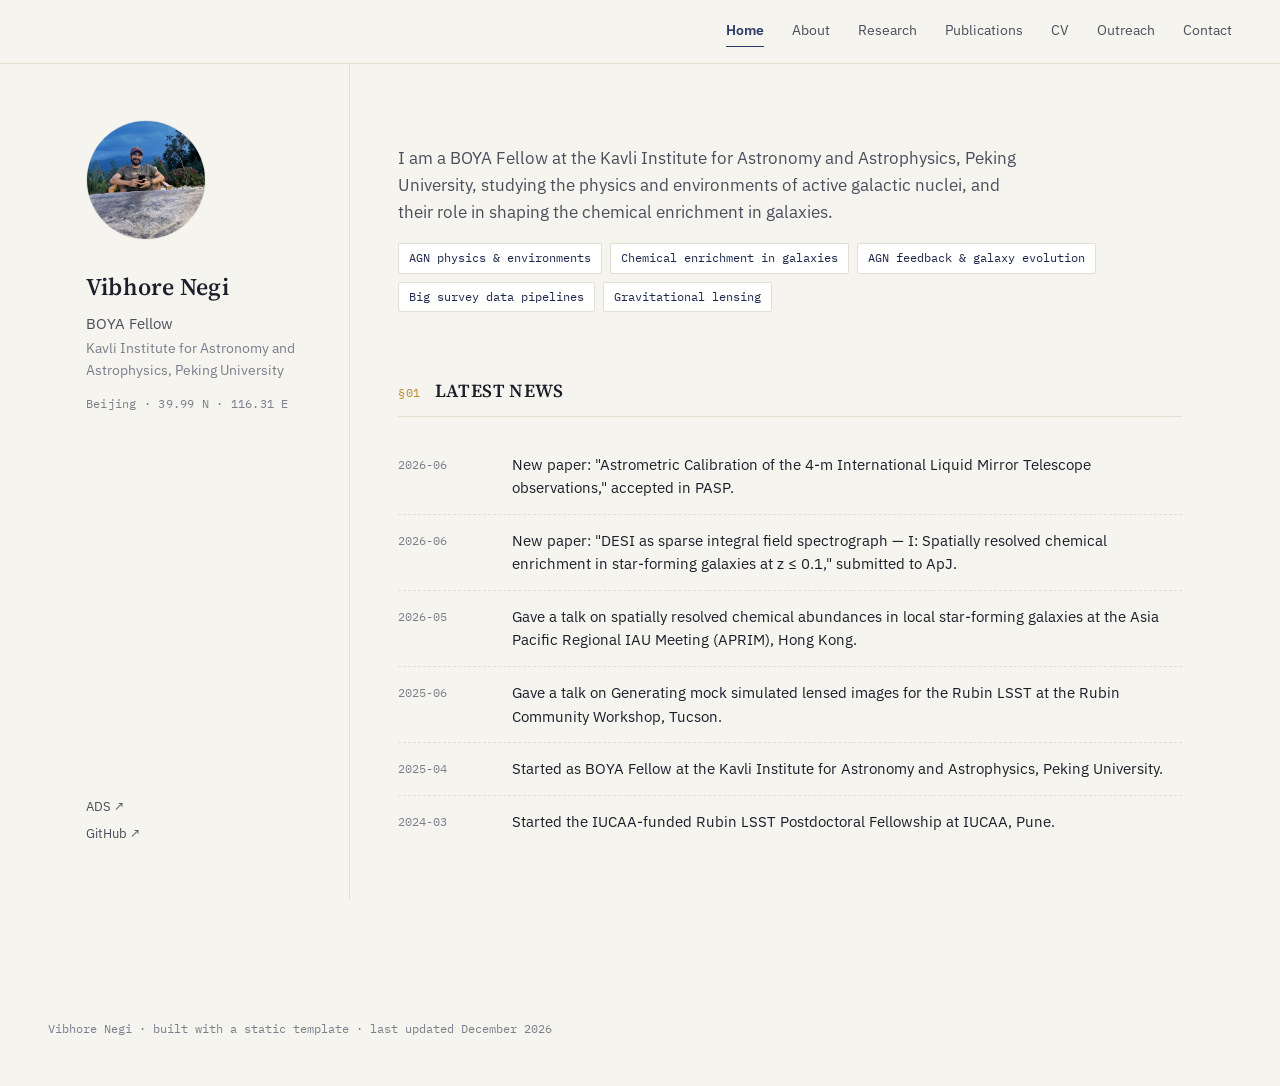
==== index.html @ b319b809 "Initial site" ====
<!DOCTYPE html>
<html lang="en">
<head>
<meta charset="UTF-8">
<meta name="viewport" content="width=device-width, initial-scale=1.0">
<title>Home</title>
<meta name="description" content="Personal academic website">
<link rel="preconnect" href="https://fonts.googleapis.com">
<link rel="preconnect" href="https://fonts.gstatic.com" crossorigin>
<link href="https://fonts.googleapis.com/css2?family=Source+Serif+4:opsz,wght@8..60,400;8..60,500;8..60,600&family=IBM+Plex+Sans:wght@400;500;600&family=IBM+Plex+Mono:wght@400;500&display=swap" rel="stylesheet">
<link rel="stylesheet" href="assets/styles.css">
</head>
<body>
<header class="topbar" id="topbar"></header>
<div class="layout">
  <aside class="sidebar" id="sidebar"></aside>
  <main>
    <section id="intro">
      <p class="lede" id="js-bio"></p>
      <div class="tags" id="js-tags"></div>
    </section>
    <section id="news">
      <div class="section-head"><span class="idx mono">§01</span><h2>Latest News</h2></div>
      <div id="js-news"></div>
    </section>
  </main>
</div>
<footer id="footer"></footer>

<script src="assets/data.js"></script>
<script src="assets/site.js"></script>
<script>
  renderSidebar();
  renderTopbar('home');
  renderFooter();
  document.getElementById('js-bio').textContent = DATA.bio;
  document.getElementById('js-tags').innerHTML = renderTags(DATA.interests);
  document.getElementById('js-news').innerHTML = renderLog(DATA.news);
</script>
</body>
</html>
---- assets/styles.css ----
:root{
  --paper:#f6f4ee;
  --panel:#ffffff;
  --ink:#1b1f2b;
  --ink-soft:#4a4f5c;
  --muted:#7a7f8c;
  --navy:#2b3a67;
  --navy-deep:#1c2748;
  --gold:#b8912f;
  --spectral:#b5451f;
  --line:#e2ded2;
  --radius:2px;
}
*{box-sizing:border-box;}
html{scroll-behavior:smooth;}
body{
  margin:0;
  background:var(--paper);
  color:var(--ink);
  font-family:'IBM Plex Sans', -apple-system, sans-serif;
  line-height:1.6;
  -webkit-font-smoothing:antialiased;
}
h1,h2,h3{
  font-family:'Source Serif 4', Georgia, serif;
  font-weight:600;
  color:var(--ink);
  margin:0;
}
.mono{font-family:'IBM Plex Mono', monospace;}
a{color:var(--navy); text-decoration:none;}
a:hover{color:var(--spectral);}
a:focus-visible, button:focus-visible{outline:2px solid var(--navy); outline-offset:2px;}

.layout{
  display:grid;
  grid-template-columns:300px 1fr;
  max-width:1180px;
  margin:0 auto;
  min-height:100vh;
}

/* ---------- TOPBAR ---------- */
.topbar{
  display:flex;
  align-items:center;
  justify-content:flex-end;
  gap:28px;
  min-height:64px;
  padding:0 48px;
  border-bottom:1px solid var(--line);
  position:sticky;
  top:0;
  background:var(--paper);
  z-index:10;
}
.topbar a{
  font-size:.85rem;
  color:var(--ink-soft);
  padding:4px 0;
  border-bottom:1px solid transparent;
}
.topbar a:hover{color:var(--navy); border-color:var(--line);}
.topbar a.active{color:var(--navy); font-weight:600; border-color:var(--navy);}

/* ---------- SIDEBAR ---------- */
.sidebar{
  padding:56px 36px;
  border-right:1px solid var(--line);
  position:sticky;
  top:64px;
  height:calc(100vh - 64px);
  display:flex;
  flex-direction:column;
  gap:28px;
  overflow-y:auto;
}
.photo{
  width:120px;
  height:120px;
  border-radius:50%;
  object-fit:cover;
  border:1px solid var(--line);
  filter:grayscale(45%) contrast(1.05);
}
.finder{width:100%; aspect-ratio:1/1;}
.finder circle.field{fill:none; stroke:var(--line); stroke-width:1;}
.finder circle.field.inner{stroke:var(--navy); stroke-opacity:.25;}
.finder line.tick{stroke:var(--muted); stroke-width:1;}
.finder .star{fill:var(--ink);}
.finder .target{fill:none; stroke:var(--spectral); stroke-width:1.4;}
.finder .crosshair{stroke:var(--spectral); stroke-width:1;}
.finder text{font-family:'IBM Plex Mono', monospace; fill:var(--muted); font-size:6px;}

.id-block h1{font-size:1.5rem; letter-spacing:.01em;}
.id-block .role{margin-top:6px; font-size:.92rem; color:var(--ink-soft);}
.id-block .inst{font-size:.85rem; color:var(--muted); margin-top:2px;}
.coords{font-size:.72rem; color:var(--muted); margin-top:14px; letter-spacing:.02em;}

.sidebar-links{margin-top:auto; display:flex; flex-direction:column; gap:6px; font-size:.82rem;}
.sidebar-links a{color:var(--ink-soft);}
.sidebar-links a:hover{color:var(--spectral);}

/* ---------- MAIN ---------- */
main{padding:64px 48px 80px; min-width:0;}
section{margin-bottom:64px; scroll-margin-top:24px;}
.section-head{
  display:flex;
  align-items:baseline;
  gap:14px;
  margin-bottom:22px;
  border-bottom:1px solid var(--line);
  padding-bottom:10px;
}
.section-head .idx{
  font-family:'IBM Plex Mono', monospace;
  font-size:.72rem;
  color:var(--gold);
  letter-spacing:.05em;
}
.section-head h2{font-size:1.15rem; letter-spacing:.02em; text-transform:uppercase;}
.page-title{font-size:2rem; margin-bottom:10px;}
.page-sub{color:var(--muted); font-size:.9rem; margin-bottom:40px;}

.lede{font-size:1.05rem; color:var(--ink-soft); max-width:64ch;}

/* news / log / list entries */
.log-entry{
  display:grid;
  grid-template-columns:96px 1fr;
  gap:18px;
  padding:14px 0;
  border-bottom:1px dashed var(--line);
  font-size:.92rem;
}
.log-entry:last-child{border-bottom:none;}
.log-entry time{font-family:'IBM Plex Mono', monospace; font-size:.78rem; color:var(--muted); padding-top:2px;}

/* generic labeled list (leadership, service, proposals, talks) */
.item-list{margin-top:8px;}
.item-row{
  display:grid;
  grid-template-columns:120px 1fr;
  gap:18px;
  padding:14px 0;
  border-bottom:1px solid var(--line);
  font-size:.92rem;
}
.item-row:last-child{border-bottom:none;}
.item-row .when{font-family:'IBM Plex Mono', monospace; font-size:.78rem; color:var(--gold); padding-top:2px;}
.item-row .what strong{font-weight:600;}
.item-row .where{color:var(--ink-soft); font-size:.88rem; margin-top:2px;}
.item-row .sub{color:var(--muted); font-size:.82rem; margin-top:2px;}

/* interests tags */
.tags{display:flex; flex-wrap:wrap; gap:8px; margin-top:18px;}
.tag{
  font-family:'IBM Plex Mono', monospace;
  font-size:.72rem;
  color:var(--navy-deep);
  background:var(--panel);
  border:1px solid var(--line);
  padding:5px 10px;
  border-radius:var(--radius);
}

/* publications */
.pub{padding:16px 0; border-bottom:1px solid var(--line); display:flex; gap:16px;}
.pub:last-child{border-bottom:none;}
.pub .year{font-family:'IBM Plex Mono', monospace; font-size:.82rem; color:var(--gold); padding-top:2px; min-width:42px;}
.pub .title{font-weight:600; font-size:.98rem;}
.pub .authors{font-size:.85rem; color:var(--ink-soft); margin-top:3px;}
.pub .venue{font-size:.82rem; color:var(--muted); font-style:italic; margin-top:2px;}
.pub .pub-links{margin-top:6px; display:flex; gap:14px;}
.pub .pub-links a{font-family:'IBM Plex Mono', monospace; font-size:.75rem; border-bottom:1px solid var(--line);}

/* cv timeline */
.cv-group{margin-bottom:26px;}
.cv-group h3{
  font-size:.78rem;
  text-transform:uppercase;
  letter-spacing:.08em;
  color:var(--muted);
  font-family:'IBM Plex Mono', monospace;
  margin-bottom:12px;
}
.cv-row{display:grid; grid-template-columns:120px 1fr; gap:16px; font-size:.92rem; padding:8px 0;}
.cv-row .when{font-family:'IBM Plex Mono', monospace; font-size:.8rem; color:var(--muted);}
.cv-row .what strong{font-weight:600;}
.cv-row .where{color:var(--ink-soft); font-size:.88rem;}

/* contact */
.contact-grid{display:flex; flex-wrap:wrap; gap:28px; margin-top:8px;}
.contact-item .k{
  font-family:'IBM Plex Mono', monospace;
  font-size:.7rem;
  color:var(--muted);
  text-transform:uppercase;
  letter-spacing:.06em;
}
.contact-item .v{margin-top:4px; font-size:.95rem;}

footer{padding:28px 48px 48px; font-size:.75rem; color:var(--muted); font-family:'IBM Plex Mono', monospace;}

@media (max-width: 860px){
  .topbar{padding:14px 24px; flex-wrap:wrap; justify-content:center; gap:16px; position:relative;}
  .layout{grid-template-columns:1fr;}
  .sidebar{position:relative; top:0; height:auto; border-right:none; border-bottom:1px solid var(--line); padding:36px 24px;}
  .finder{max-width:180px;}
  main{padding:40px 24px 60px;}
}
@media (prefers-reduced-motion: reduce){ html{scroll-behavior:auto;} }
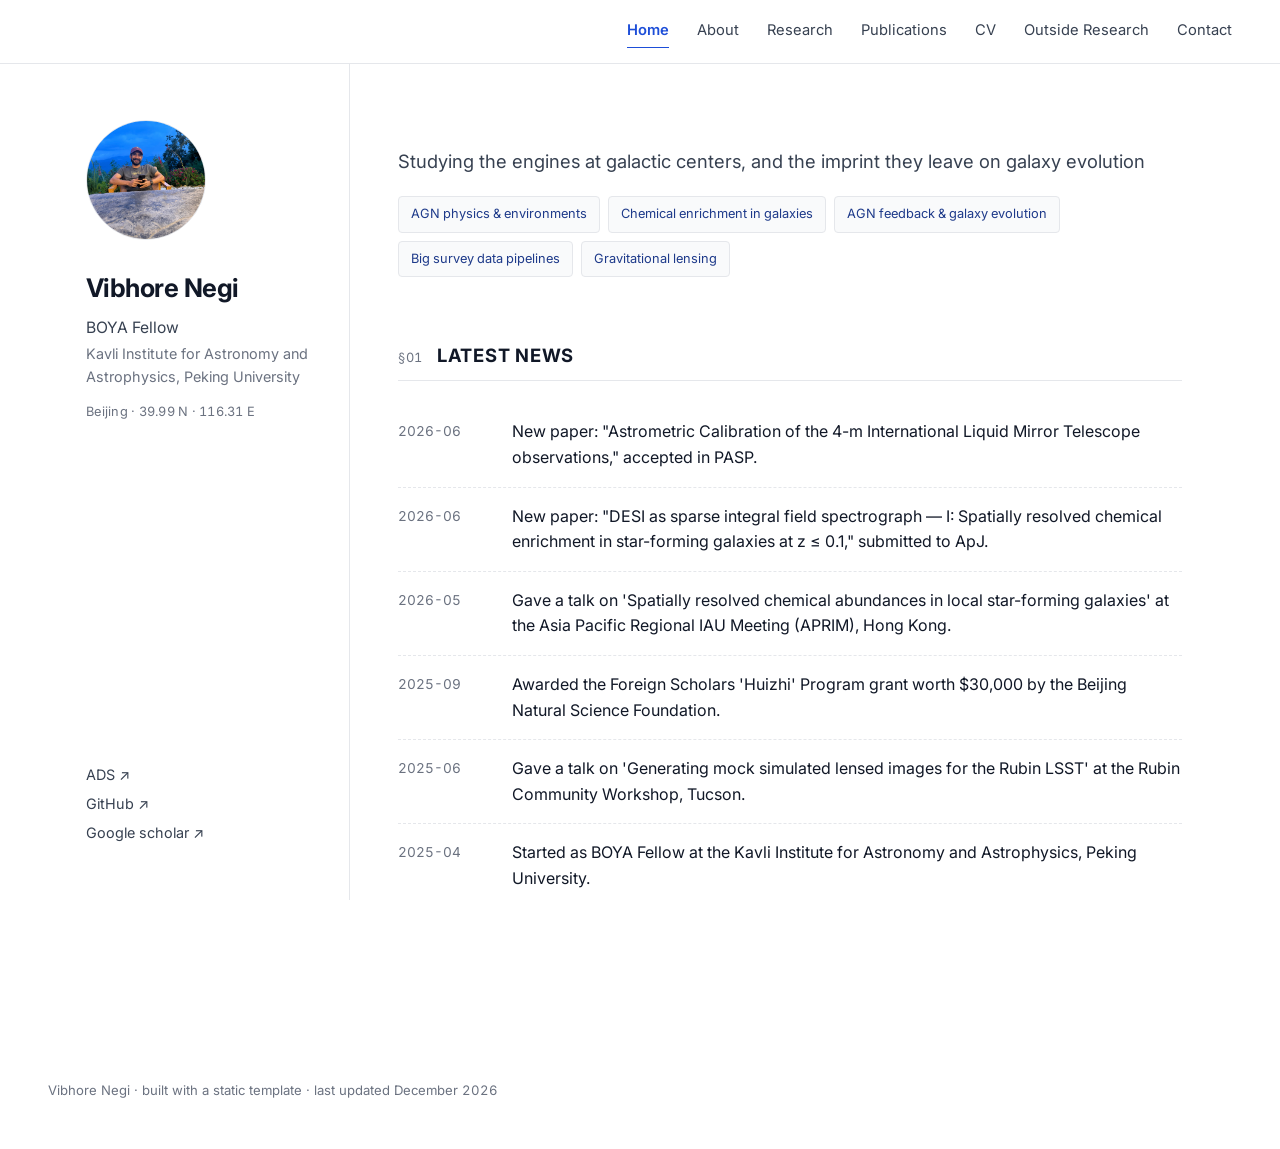
==== commit 1f394493: "Switch to Inter font, larger text sizes and white/blue colors Co-Authored-By: Claude Opus 5.5 <norep" ====
--- a/index.html
+++ b/index.html
@@ -7,7 +7,7 @@
 <meta name="description" content="Personal academic website">
 <link rel="preconnect" href="https://fonts.googleapis.com">
 <link rel="preconnect" href="https://fonts.gstatic.com" crossorigin>
-<link href="https://fonts.googleapis.com/css2?family=Source+Serif+4:opsz,wght@8..60,400;8..60,500;8..60,600&family=IBM+Plex+Sans:wght@400;500;600&family=IBM+Plex+Mono:wght@400;500&display=swap" rel="stylesheet">
+<link href="https://fonts.googleapis.com/css2?family=Inter:wght@400;500;600;700&display=swap" rel="stylesheet">
 <link rel="stylesheet" href="assets/styles.css">
 </head>
 <body>
--- a/assets/styles.css
+++ b/assets/styles.css
@@ -1,15 +1,15 @@
 :root{
-  --paper:#f6f4ee;
-  --panel:#ffffff;
-  --ink:#1b1f2b;
-  --ink-soft:#4a4f5c;
-  --muted:#7a7f8c;
-  --navy:#2b3a67;
-  --navy-deep:#1c2748;
-  --gold:#b8912f;
-  --spectral:#b5451f;
-  --line:#e2ded2;
-  --radius:2px;
+  --paper:#ffffff;
+  --panel:#f9fafb;
+  --ink:#111827;
+  --ink-soft:#374151;
+  --muted:#6b7280;
+  --navy:#1d4ed8;
+  --navy-deep:#1e3a8a;
+  --gold:#6b7280;
+  --spectral:#1e40af;
+  --line:#e5e7eb;
+  --radius:4px;
 }
 *{box-sizing:border-box;}
 html{scroll-behavior:smooth;}
@@ -17,19 +17,20 @@
   margin:0;
   background:var(--paper);
   color:var(--ink);
-  font-family:'IBM Plex Sans', -apple-system, sans-serif;
+  font-family:'Inter', -apple-system, sans-serif;
   line-height:1.6;
   -webkit-font-smoothing:antialiased;
 }
 h1,h2,h3{
-  font-family:'Source Serif 4', Georgia, serif;
-  font-weight:600;
+  font-family:'Inter', -apple-system, sans-serif;
+  font-weight:700;
+  letter-spacing:-.01em;
   color:var(--ink);
   margin:0;
 }
-.mono{font-family:'IBM Plex Mono', monospace;}
+.mono{font-family:'Inter', -apple-system, sans-serif; font-variant-numeric:tabular-nums;}
 a{color:var(--navy); text-decoration:none;}
-a:hover{color:var(--spectral);}
+a:hover{color:var(--spectral); text-decoration:underline; text-underline-offset:3px;}
 a:focus-visible, button:focus-visible{outline:2px solid var(--navy); outline-offset:2px;}
 
 .layout{
@@ -55,7 +56,7 @@
   z-index:10;
 }
 .topbar a{
-  font-size:.85rem;
+  font-size:.92rem;
   color:var(--ink-soft);
   padding:4px 0;
   border-bottom:1px solid transparent;
@@ -81,7 +82,6 @@
   border-radius:50%;
   object-fit:cover;
   border:1px solid var(--line);
-  filter:grayscale(45%) contrast(1.05);
 }
 .finder{width:100%; aspect-ratio:1/1;}
 .finder circle.field{fill:none; stroke:var(--line); stroke-width:1;}
@@ -90,14 +90,14 @@
 .finder .star{fill:var(--ink);}
 .finder .target{fill:none; stroke:var(--spectral); stroke-width:1.4;}
 .finder .crosshair{stroke:var(--spectral); stroke-width:1;}
-.finder text{font-family:'IBM Plex Mono', monospace; fill:var(--muted); font-size:6px;}
-
-.id-block h1{font-size:1.5rem; letter-spacing:.01em;}
-.id-block .role{margin-top:6px; font-size:.92rem; color:var(--ink-soft);}
-.id-block .inst{font-size:.85rem; color:var(--muted); margin-top:2px;}
-.coords{font-size:.72rem; color:var(--muted); margin-top:14px; letter-spacing:.02em;}
-
-.sidebar-links{margin-top:auto; display:flex; flex-direction:column; gap:6px; font-size:.82rem;}
+.finder text{font-variant-numeric:tabular-nums; fill:var(--muted); font-size:6px;}
+
+.id-block h1{font-size:1.6rem; letter-spacing:-.02em;}
+.id-block .role{margin-top:6px; font-size:.98rem; color:var(--ink-soft);}
+.id-block .inst{font-size:.9rem; color:var(--muted); margin-top:2px;}
+.coords{font-size:.8rem; color:var(--muted); margin-top:14px; letter-spacing:.02em;}
+
+.sidebar-links{margin-top:auto; display:flex; flex-direction:column; gap:6px; font-size:.9rem;}
 .sidebar-links a{color:var(--ink-soft);}
 .sidebar-links a:hover{color:var(--spectral);}
 
@@ -113,28 +113,28 @@
   padding-bottom:10px;
 }
 .section-head .idx{
-  font-family:'IBM Plex Mono', monospace;
-  font-size:.72rem;
+  font-variant-numeric:tabular-nums;
+  font-size:.8rem;
   color:var(--gold);
   letter-spacing:.05em;
 }
-.section-head h2{font-size:1.15rem; letter-spacing:.02em; text-transform:uppercase;}
-.page-title{font-size:2rem; margin-bottom:10px;}
-.page-sub{color:var(--muted); font-size:.9rem; margin-bottom:40px;}
-
-.lede{font-size:1.05rem; color:var(--ink-soft); max-width:64ch;}
+.section-head h2{font-size:1.15rem; letter-spacing:.04em; text-transform:uppercase;}
+.page-title{font-size:2.2rem; letter-spacing:-.025em; margin-bottom:10px;}
+.page-sub{color:var(--muted); font-size:.98rem; margin-bottom:40px;}
+
+.lede{font-size:1.15rem; color:var(--ink-soft); max-width:64ch; line-height:1.7;}
 
 /* news / log / list entries */
 .log-entry{
   display:grid;
   grid-template-columns:96px 1fr;
   gap:18px;
-  padding:14px 0;
+  padding:16px 0;
   border-bottom:1px dashed var(--line);
-  font-size:.92rem;
+  font-size:1rem;
 }
 .log-entry:last-child{border-bottom:none;}
-.log-entry time{font-family:'IBM Plex Mono', monospace; font-size:.78rem; color:var(--muted); padding-top:2px;}
+.log-entry time{font-variant-numeric:tabular-nums; font-size:.85rem; color:var(--muted); padding-top:2px;}
 
 /* generic labeled list (leadership, service, proposals, talks) */
 .item-list{margin-top:8px;}
@@ -147,60 +147,150 @@
   font-size:.92rem;
 }
 .item-row:last-child{border-bottom:none;}
-.item-row .when{font-family:'IBM Plex Mono', monospace; font-size:.78rem; color:var(--gold); padding-top:2px;}
+.item-row .when{font-variant-numeric:tabular-nums; font-size:.85rem; color:var(--gold); padding-top:2px;}
 .item-row .what strong{font-weight:600;}
 .item-row .where{color:var(--ink-soft); font-size:.88rem; margin-top:2px;}
-.item-row .sub{color:var(--muted); font-size:.82rem; margin-top:2px;}
+.item-row .sub{color:var(--muted); font-size:.88rem; margin-top:2px;}
 
 /* interests tags */
 .tags{display:flex; flex-wrap:wrap; gap:8px; margin-top:18px;}
+
+/* journey route diagram */
+.journey{
+  display:flex;
+  align-items:flex-start;
+  justify-content:space-between;
+  position:relative;
+  padding:20px 0 8px;
+  margin-top:8px;
+}
+.journey::before{
+  content:"";
+  position:absolute;
+  top:28px;
+  left:6px;
+  right:6px;
+  height:1px;
+  background:repeating-linear-gradient(to right, var(--navy) 0, var(--navy) 4px, transparent 4px, transparent 9px);
+  opacity:.5;
+}
+.journey-stop{
+  display:flex;
+  flex-direction:column;
+  align-items:center;
+  text-align:center;
+  flex:1;
+  position:relative;
+  z-index:1;
+}
+.journey-dot{
+  width:9px;
+  height:9px;
+  border-radius:50%;
+  background:var(--paper);
+  border:2px solid var(--navy);
+  margin-bottom:10px;
+}
+.journey-stop:first-child .journey-dot,
+.journey-stop:last-child .journey-dot{
+  background:var(--spectral);
+  border-color:var(--spectral);
+}
+.journey-place{
+  font-weight:600;
+  font-size:.95rem;
+  color:var(--ink);
+}
+.journey-note{
+  font-variant-numeric:tabular-nums;
+  font-size:.8rem;
+  color:var(--muted);
+  margin-top:4px;
+  max-width:120px;
+}
+@media (max-width: 700px){
+  .journey{flex-direction:column; align-items:flex-start; gap:22px; padding-left:14px;}
+  .journey::before{
+    top:6px; bottom:6px; left:3px; right:auto; width:1px; height:auto;
+    background:repeating-linear-gradient(to bottom, var(--navy) 0, var(--navy) 4px, transparent 4px, transparent 9px);
+  }
+  .journey-stop{flex-direction:row; align-items:center; text-align:left; gap:12px;}
+  .journey-dot{margin-bottom:0;}
+  .journey-note{max-width:none;}
+}
 .tag{
-  font-family:'IBM Plex Mono', monospace;
-  font-size:.72rem;
+  font-variant-numeric:tabular-nums;
+  font-size:.8rem;
   color:var(--navy-deep);
   background:var(--panel);
   border:1px solid var(--line);
-  padding:5px 10px;
+  padding:7px 12px;
   border-radius:var(--radius);
 }
 
 /* publications */
 .pub{padding:16px 0; border-bottom:1px solid var(--line); display:flex; gap:16px;}
 .pub:last-child{border-bottom:none;}
-.pub .year{font-family:'IBM Plex Mono', monospace; font-size:.82rem; color:var(--gold); padding-top:2px; min-width:42px;}
+.pub .year{font-variant-numeric:tabular-nums; font-size:.82rem; color:var(--gold); padding-top:2px; min-width:42px;}
 .pub .title{font-weight:600; font-size:.98rem;}
-.pub .authors{font-size:.85rem; color:var(--ink-soft); margin-top:3px;}
-.pub .venue{font-size:.82rem; color:var(--muted); font-style:italic; margin-top:2px;}
+.pub .authors{font-size:.9rem; color:var(--ink-soft); margin-top:3px;}
+.pub .venue{font-size:.88rem; color:var(--muted); font-style:italic; margin-top:2px;}
 .pub .pub-links{margin-top:6px; display:flex; gap:14px;}
-.pub .pub-links a{font-family:'IBM Plex Mono', monospace; font-size:.75rem; border-bottom:1px solid var(--line);}
+.pub .pub-links a{font-variant-numeric:tabular-nums; font-size:.82rem; border-bottom:1px solid var(--line);}
+
+/* research area titles */
+.cv-group h3.area-title{font-size:1.05rem; font-weight:600; margin-bottom:6px; text-transform:none; letter-spacing:-.01em; color:var(--ink);}
 
 /* cv timeline */
 .cv-group{margin-bottom:26px;}
 .cv-group h3{
-  font-size:.78rem;
+  font-size:.85rem;
   text-transform:uppercase;
   letter-spacing:.08em;
   color:var(--muted);
-  font-family:'IBM Plex Mono', monospace;
+  font-variant-numeric:tabular-nums;
   margin-bottom:12px;
 }
 .cv-row{display:grid; grid-template-columns:120px 1fr; gap:16px; font-size:.92rem; padding:8px 0;}
-.cv-row .when{font-family:'IBM Plex Mono', monospace; font-size:.8rem; color:var(--muted);}
+.cv-row .when{font-variant-numeric:tabular-nums; font-size:.85rem; color:var(--muted);}
 .cv-row .what strong{font-weight:600;}
 .cv-row .where{color:var(--ink-soft); font-size:.88rem;}
 
 /* contact */
 .contact-grid{display:flex; flex-wrap:wrap; gap:28px; margin-top:8px;}
 .contact-item .k{
-  font-family:'IBM Plex Mono', monospace;
-  font-size:.7rem;
+  font-variant-numeric:tabular-nums;
+  font-size:.8rem;
   color:var(--muted);
   text-transform:uppercase;
   letter-spacing:.06em;
 }
 .contact-item .v{margin-top:4px; font-size:.95rem;}
 
-footer{padding:28px 48px 48px; font-size:.75rem; color:var(--muted); font-family:'IBM Plex Mono', monospace;}
+/* photo grid */
+.photo-grid{
+  display:grid;
+  grid-template-columns:repeat(3, 1fr);
+  gap:16px;
+  margin-top:8px;
+}
+.photo-item img{
+  width:100%;
+  aspect-ratio:1/1;
+  object-fit:cover;
+  border:1px solid var(--line);
+  display:block;
+}
+.photo-caption{
+  font-size:.82rem;
+  color:var(--muted);
+  margin-top:8px;
+}
+@media (max-width: 700px){
+  .photo-grid{grid-template-columns:repeat(2, 1fr);}
+}
+
+footer{padding:28px 48px 48px; font-size:.82rem; color:var(--muted); font-variant-numeric:tabular-nums;}
 
 @media (max-width: 860px){
   .topbar{padding:14px 24px; flex-wrap:wrap; justify-content:center; gap:16px; position:relative;}
@@ -209,4 +299,4 @@
   .finder{max-width:180px;}
   main{padding:40px 24px 60px;}
 }
-@media (prefers-reduced-motion: reduce){ html{scroll-behavior:auto;} }
+@media (prefers-reduced-motion: reduce){ html{scroll-behavior:auto;} }
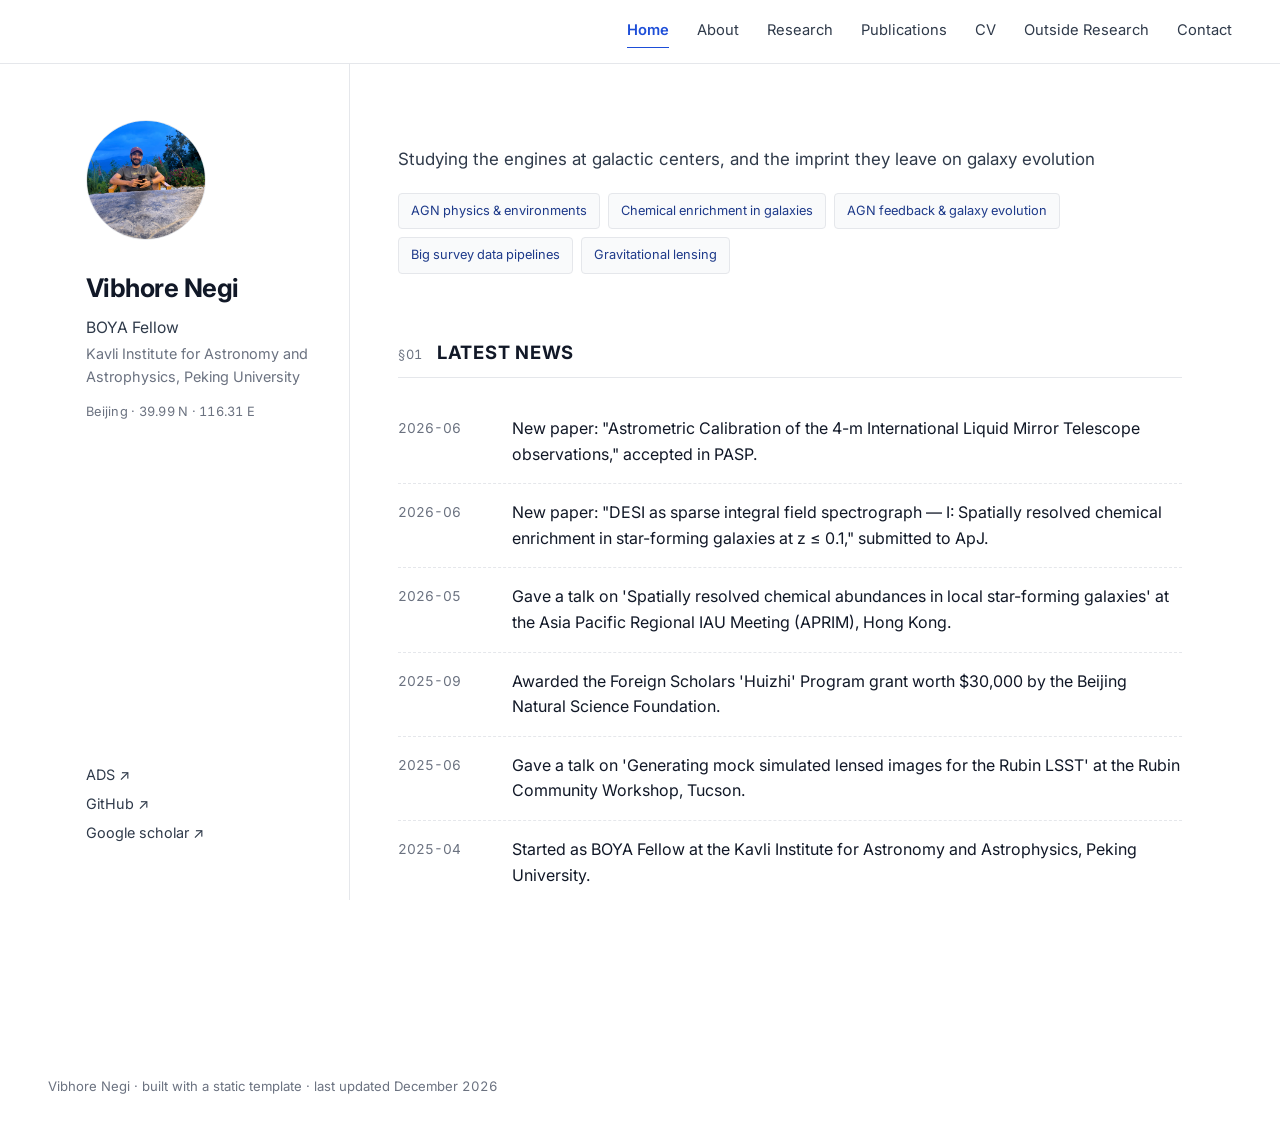
==== commit 27a3115a: "Tune text size, color and Inter optical sizing Co-Authored-By: Claude Opus 5.5 <noreply@anthropic.co" ====
--- a/index.html
+++ b/index.html
@@ -7,7 +7,7 @@
 <meta name="description" content="Personal academic website">
 <link rel="preconnect" href="https://fonts.googleapis.com">
 <link rel="preconnect" href="https://fonts.gstatic.com" crossorigin>
-<link href="https://fonts.googleapis.com/css2?family=Inter:wght@400;500;600;700&display=swap" rel="stylesheet">
+<link href="https://fonts.googleapis.com/css2?family=Inter:opsz,wght@14..32,400..700&display=swap" rel="stylesheet">
 <link rel="stylesheet" href="assets/styles.css">
 </head>
 <body>
--- a/assets/styles.css
+++ b/assets/styles.css
@@ -2,7 +2,7 @@
   --paper:#ffffff;
   --panel:#f9fafb;
   --ink:#111827;
-  --ink-soft:#374151;
+  --ink-soft:#2f3a4a;
   --muted:#6b7280;
   --navy:#1d4ed8;
   --navy-deep:#1e3a8a;
@@ -19,6 +19,7 @@
   color:var(--ink);
   font-family:'Inter', -apple-system, sans-serif;
   line-height:1.6;
+  font-optical-sizing:auto;
   -webkit-font-smoothing:antialiased;
 }
 h1,h2,h3{
@@ -122,7 +123,8 @@
 .page-title{font-size:2.2rem; letter-spacing:-.025em; margin-bottom:10px;}
 .page-sub{color:var(--muted); font-size:.98rem; margin-bottom:40px;}
 
-.lede{font-size:1.15rem; color:var(--ink-soft); max-width:64ch; line-height:1.7;}
+.lede{font-size:1.06rem; color:var(--ink-soft); max-width:78ch; line-height:1.75;}
+p{text-wrap:pretty;}
 
 /* news / log / list entries */
 .log-entry{
@@ -239,7 +241,7 @@
 .pub .pub-links a{font-variant-numeric:tabular-nums; font-size:.82rem; border-bottom:1px solid var(--line);}
 
 /* research area titles */
-.cv-group h3.area-title{font-size:1.05rem; font-weight:600; margin-bottom:6px; text-transform:none; letter-spacing:-.01em; color:var(--ink);}
+.cv-group h3.area-title{font-size:1.1rem; font-weight:600; margin-bottom:8px; text-transform:none; letter-spacing:-.01em; color:var(--navy-deep);}
 
 /* cv timeline */
 .cv-group{margin-bottom:26px;}
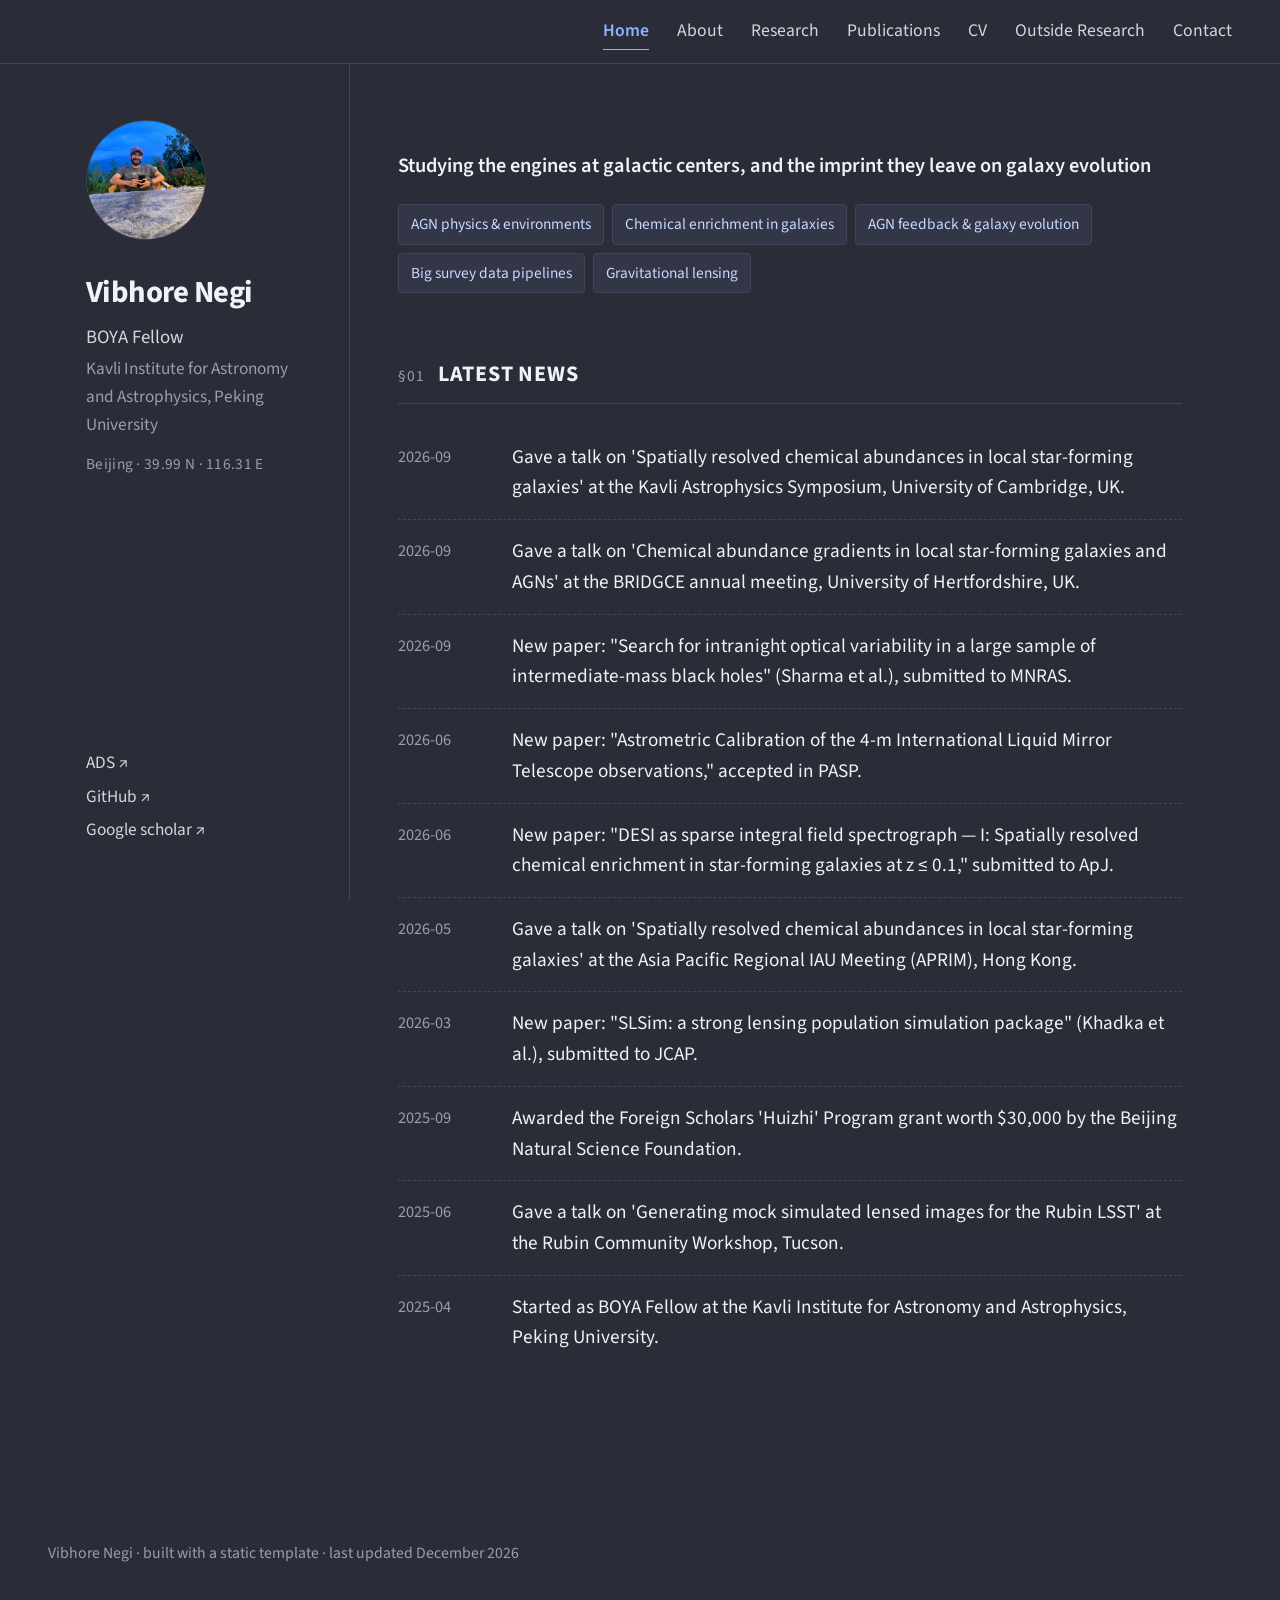
==== commit 33b03837: "Switch to dark theme and Source Sans 3 at 120% size Co-Authored-By: Claude Opus 5.5 <noreply@anthrop" ====
--- a/index.html
+++ b/index.html
@@ -7,7 +7,7 @@
 <meta name="description" content="Personal academic website">
 <link rel="preconnect" href="https://fonts.googleapis.com">
 <link rel="preconnect" href="https://fonts.gstatic.com" crossorigin>
-<link href="https://fonts.googleapis.com/css2?family=Inter:opsz,wght@14..32,400..700&display=swap" rel="stylesheet">
+<link href="https://fonts.googleapis.com/css2?family=Source+Sans+3:wght@400..700&display=swap" rel="stylesheet">
 <link rel="stylesheet" href="assets/styles.css">
 </head>
 <body>
--- a/assets/styles.css
+++ b/assets/styles.css
@@ -1,35 +1,36 @@
 :root{
-  --paper:#ffffff;
-  --panel:#f9fafb;
-  --ink:#111827;
-  --ink-soft:#2f3a4a;
-  --muted:#6b7280;
-  --navy:#1d4ed8;
-  --navy-deep:#1e3a8a;
-  --gold:#6b7280;
-  --spectral:#1e40af;
-  --line:#e5e7eb;
+  --paper:#2a2c38;
+  --panel:#333647;
+  --ink:#f1f2f6;
+  --ink-soft:#d4d6df;
+  --muted:#9a9db0;
+  --navy:#8fb3ff;
+  --navy-deep:#c9d8ff;
+  --gold:#9a9db0;
+  --spectral:#b8ccff;
+  --line:#424559;
   --radius:4px;
+  color-scheme:dark;
 }
 *{box-sizing:border-box;}
-html{scroll-behavior:smooth;}
+html{scroll-behavior:smooth; font-size:120%;}
 body{
   margin:0;
   background:var(--paper);
   color:var(--ink);
-  font-family:'Inter', -apple-system, sans-serif;
+  font-family:'Source Sans 3', -apple-system, sans-serif;
   line-height:1.6;
   font-optical-sizing:auto;
   -webkit-font-smoothing:antialiased;
 }
 h1,h2,h3{
-  font-family:'Inter', -apple-system, sans-serif;
+  font-family:'Source Sans 3', -apple-system, sans-serif;
   font-weight:700;
   letter-spacing:-.01em;
   color:var(--ink);
   margin:0;
 }
-.mono{font-family:'Inter', -apple-system, sans-serif; font-variant-numeric:tabular-nums;}
+.mono{font-family:'Source Sans 3', -apple-system, sans-serif; font-variant-numeric:tabular-nums;}
 a{color:var(--navy); text-decoration:none;}
 a:hover{color:var(--spectral); text-decoration:underline; text-underline-offset:3px;}
 a:focus-visible, button:focus-visible{outline:2px solid var(--navy); outline-offset:2px;}
@@ -124,6 +125,7 @@
 .page-sub{color:var(--muted); font-size:.98rem; margin-bottom:40px;}
 
 .lede{font-size:1.06rem; color:var(--ink-soft); max-width:78ch; line-height:1.75;}
+#intro .lede{font-weight:600; color:var(--ink);}
 p{text-wrap:pretty;}
 
 /* news / log / list entries */
